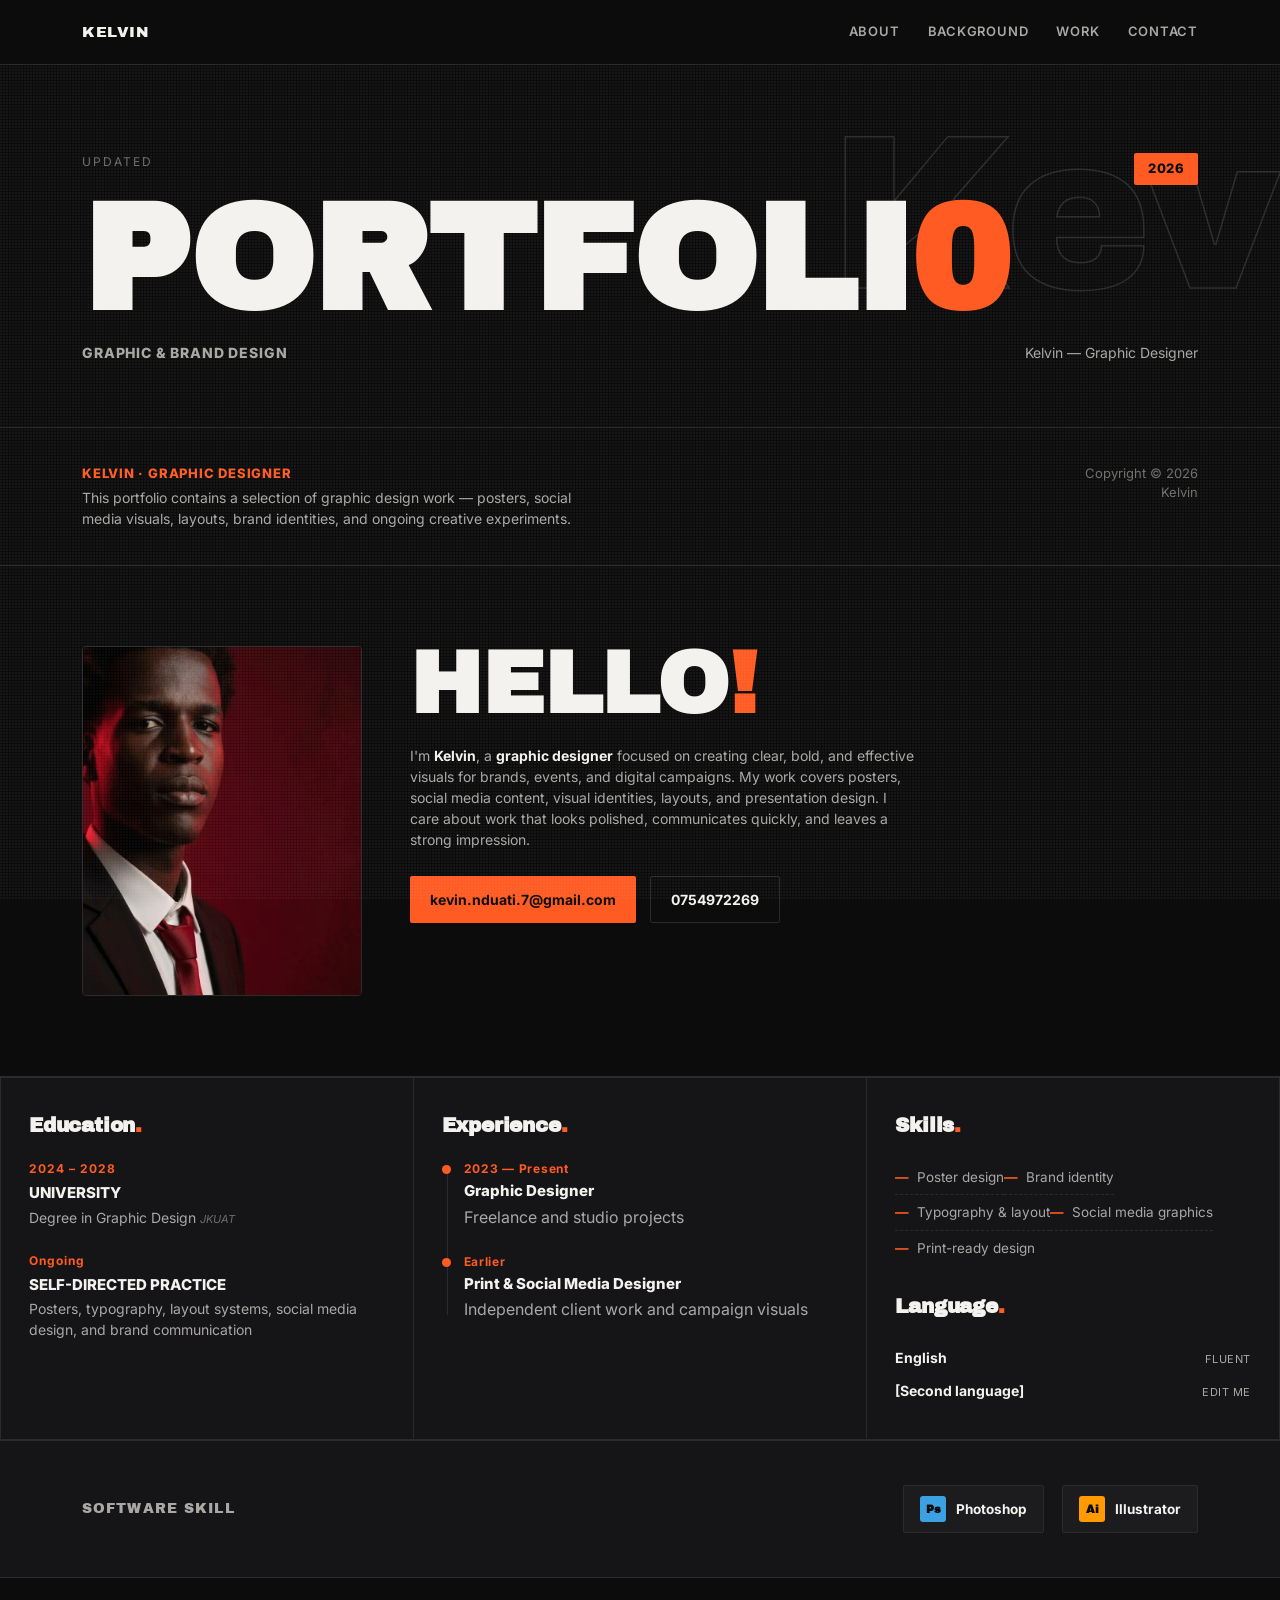
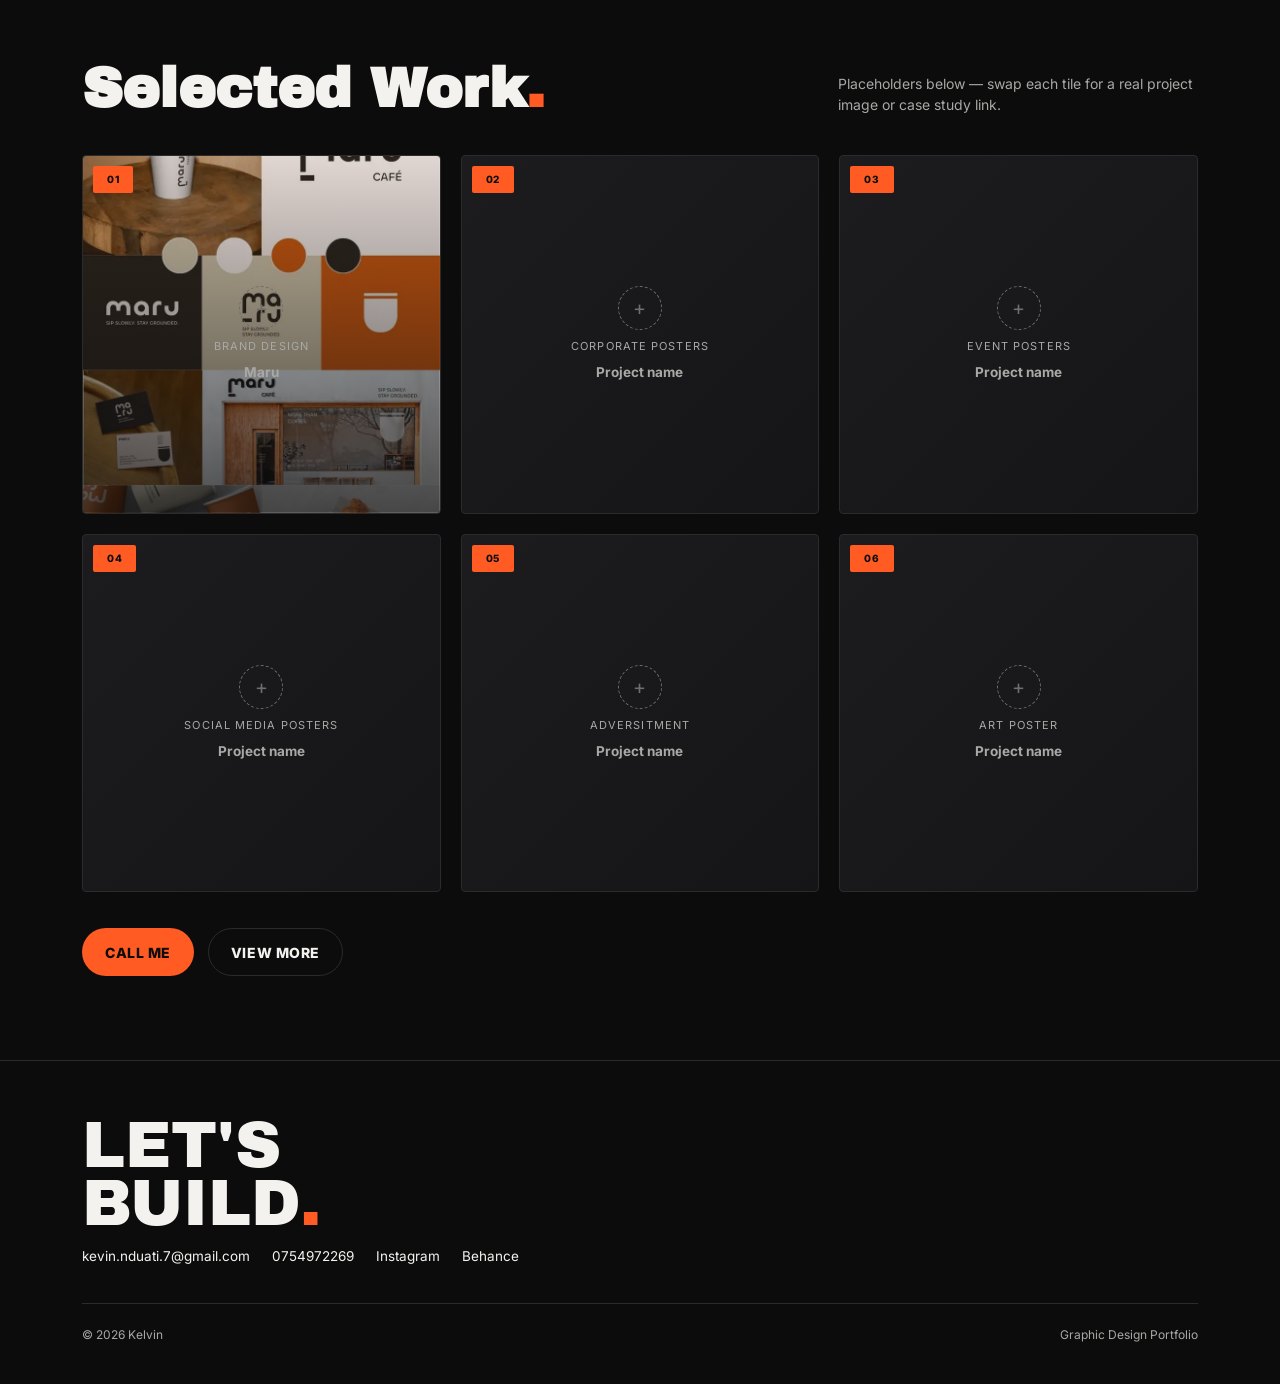
==== frontend/index.html @ 14094b28 "first commit" ====
<!DOCTYPE html>
<html lang="en">
<head>
    <meta charset="UTF-8">
    <meta name="viewport" content="width=device-width, initial-scale=1.0">
    <title>Kelvin — Portfolio</title>
    <link rel="preconnect" href="https://fonts.googleapis.com">
    <link rel="preconnect" href="https://fonts.gstatic.com" crossorigin>
    <link href="https://fonts.googleapis.com/css2?family=Archivo+Black&family=Inter:wght@400;500;600;700;800&display=swap" rel="stylesheet">
    <link rel="stylesheet" href="src/styles.css">
</head>
<body>

<div class="noise"></div>

<nav>
    <div class="wrap">
        <div class="brand-mark">KELVIN</div>
        <div class="nav-links">
            <a href="#hello">About</a>
            <a href="#info">Background</a>
            <a href="projects.html">Work</a>
            <a href="#contact">Contact</a>
        </div>
    </div>
</nav>

<header class="hero">
    <div class="wrap">
        <div class="hero-top">
            <span class="eyebrow">Updated</span>
            <span class="year-tag">2026</span>
        </div>
        <h1 class="hero-title">PORTFOLI<span class="num">0</span></h1>
        <div class="motif">Kev</div>
        <div class="hero-foot">
            <span class="role">Graphic &amp; Brand Design</span>
            <span class="byline">Kelvin — Graphic Designer</span>
        </div>
    </div>
</header>

<section class="intro-strip">
    <div class="wrap">
        <div class="col">
            <div class="name">Kelvin · Graphic Designer</div>
            <p>This portfolio contains a selection of graphic design work — posters, social media visuals, layouts, brand identities, and ongoing creative experiments.</p>
        </div>
        <div class="copyright">Copyright © 2026<br>Kelvin</div>
    </div>
</section>

<section class="hello" id="hello">
    <div class="wrap hello-grid">
        <img class="portrait" src="src/Gemini_Generated_Image_dl7c3adl7c3adl7c.webp" alt="Kelvin portrait">
        <div class="hello-copy">
            <h2>HELLO<span class="bang">!</span></h2>
            <p>
                I'm <strong>Kelvin</strong>, a <strong>graphic designer</strong> focused on creating clear, bold,
                and effective visuals for brands, events, and digital campaigns. My work covers posters,
                social media content, visual identities, layouts, and presentation design. I care about work
                that looks polished, communicates quickly, and leaves a strong impression.
            </p>
            <div class="contact-row">
                <a class="pill" href="mailto:kevin.nduati.7@gmail.com">kevin.nduati.7@gmail.com</a>
                <a class="pill ghost" href="tel:+254754972269">0754972269</a>
            </div>
        </div>
    </div>
</section>

<section id="info">
    <div class="info-grid">
        <div class="info-card">
            <h3>Education<span class="dot">.</span></h3>
            <div class="edu-year">2024 – 2028</div>
            <div class="edu-school">University</div>
            <div class="edu-course">Degree in Graphic Design <span class="edit-note">JKUAT</span></div>

            <div class="edu-year">Ongoing</div>
            <div class="edu-school">Self-directed Practice</div>
            <div class="edu-course">Posters, typography, layout systems, social media design, and brand communication</div>
        </div>

        <div class="info-card">
            <h3>Experience<span class="dot">.</span></h3>
            <div class="timeline">
                <div class="t-item">
                    <div class="t-year">2023 — Present</div>
                    <div class="t-role">Graphic Designer</div>
                    <div class="t-place">Freelance and studio projects</div>
                </div>
                <div class="t-item">
                    <div class="t-year">Earlier</div>
                    <div class="t-role">Print &amp; Social Media Designer</div>
                    <div class="t-place">Independent client work and campaign visuals</div>
                </div>
            </div>
        </div>

        <div class="info-card">
            <h3>Skills<span class="dot">.</span></h3>
            <ul class="skill-list">
                <li>Poster design</li>
                <li>Brand identity</li>
                <li>Typography &amp; layout</li>
                <li>Social media graphics</li>
                <li>Print-ready design</li>
            </ul>
            <h3 class="languages-title">Language<span class="dot">.</span></h3>
            <div class="lang-row">
                <span class="lang-name">English</span>
                <span class="lang-level">Fluent</span>
            </div>
            <div class="lang-row">
                <span class="lang-name">[Second language]</span>
                <span class="lang-level">Edit me</span>
            </div>
        </div>
    </div>
</section>

<section class="software">
    <div class="wrap">
        <div class="software-title">SOFTWARE&nbsp;SKILL</div>
        <div class="soft-icons">
            <div class="soft-icon"><em class="ic-ps">Ps</em> Photoshop</div>
            <div class="soft-icon"><em class="ic-ai">Ai</em> Illustrator</div>
        </div>
    </div>
</section>

<section class="work" id="work">
    <div class="wrap">
        <div class="section-head">
            <h2>Selected Work<span class="accent-dot">.</span></h2>
            <p>Placeholders below — swap each tile for a real project image or case study link.</p>
        </div>
        <div class="gallery">
            <a class="g-item g-item-image g-item-brand-maru" href="maru.html" aria-label="Open Maru brand case study">
                <span class="g-tag">01</span>
                <div class="g-label"><div class="g-plus">+</div><span class="g-cat">Brand Design</span><span class="g-title">Maru</span></div>
            </a>
            <div class="g-item"><span class="g-tag">02</span><div class="g-label"><div class="g-plus">+</div><span class="g-cat">Corporate posters</span><span class="g-title">Project name</span></div></div>
            <div class="g-item"><span class="g-tag">03</span><div class="g-label"><div class="g-plus">+</div><span class="g-cat">Event posters</span><span class="g-title">Project name</span></div></div>
            <div class="g-item"><span class="g-tag">04</span><div class="g-label"><div class="g-plus">+</div><span class="g-cat">Social Media posters</span><span class="g-title">Project name</span></div></div>
            <div class="g-item"><span class="g-tag">05</span><div class="g-label"><div class="g-plus">+</div><span class="g-cat">Adversitment</span><span class="g-title">Project name</span></div></div>
            <div class="g-item"><span class="g-tag">06</span><div class="g-label"><div class="g-plus">+</div><span class="g-cat">Art poster</span><span class="g-title">Project name</span></div></div>
        </div>
        <div class="work-cta-actions">
            <a class="cta-btn cta-btn-primary" href="tel:+254754972269">Call Me</a>
            <a class="cta-btn cta-btn-secondary" href="projects.html">View More</a>
        </div>
    </div>
</section>

<footer id="contact">
    <div class="wrap">
        <div class="foot-grid">
            <div>
                <div class="foot-title">LET'S<br>BUILD<span class="num">.</span></div>
                <div class="foot-links">
                    <a href="mailto:kevin.nduati.7@gmail.com">kevin.nduati.7@gmail.com</a>
                    <a href="tel:+254754972269">0754972269</a>
                    <a href="#">Instagram</a>
                    <a href="#">Behance</a>
                </div>
            </div>
        </div>
        <div class="foot-bottom">
            <span>© 2026 Kelvin</span>
            <span>Graphic Design Portfolio</span>
        </div>
    </div>
</footer>

</body>
</html>
---- frontend/src/styles.css ----
:root {
    --bg-void: #0c0c0d;
    --bg-panel: #151517;
    --bg-panel-2: #1c1c1f;
    --line: #2b2b2e;
    --ink: #f3f2ef;
    --ink-dim: #a9a8a5;
    --ink-faint: #6f6e6b;
    --accent: #ff5b23;
    --display: 'Archivo Black', Arial, sans-serif;
    --body: 'Inter', -apple-system, sans-serif;
}

* {
    margin: 0;
    padding: 0;
    box-sizing: border-box;
}

html {
    scroll-behavior: smooth;
}

body {
    background: var(--bg-void);
    color: var(--ink);
    font-family: var(--body);
    line-height: 1.5;
    overflow-x: hidden;
}

a {
    color: inherit;
    text-decoration: none;
}

::selection {
    background: var(--accent);
    color: #0c0c0d;
}

.wrap {
    max-width: 1180px;
    margin: 0 auto;
    padding: 0 32px;
}

@media (max-width: 700px) {
    .wrap {
        padding: 0 20px;
    }
}

.noise {
    position: fixed;
    inset: 0;
    pointer-events: none;
    z-index: 0;
    opacity: .045;
    background-image: radial-gradient(circle at 1px 1px, #fff 1px, transparent 0);
    background-size: 3px 3px;
}

nav {
    position: sticky;
    top: 0;
    z-index: 50;
    background: rgba(12, 12, 13, .85);
    backdrop-filter: blur(10px);
    border-bottom: 1px solid var(--line);
}

nav .wrap {
    display: flex;
    align-items: center;
    justify-content: space-between;
    height: 64px;
}

.brand-mark {
    font-family: var(--display);
    font-size: 15px;
    letter-spacing: .04em;
}

.brand-mark span {
    color: var(--accent);
}

.nav-links {
    display: flex;
    gap: 28px;
    font-size: 13px;
    font-weight: 600;
    letter-spacing: .06em;
    text-transform: uppercase;
    color: var(--ink-dim);
}

.nav-links a:hover,
.foot-links a:hover,
.work-cta strong,
.section-head h2 .accent-dot,
.hero-title .num,
.foot-title .num {
    color: var(--accent);
}

.dot {
    color: var(--accent);
}

@media (max-width: 640px) {
    .nav-links {
        display: none;
    }
}

.hero {
    position: relative;
    padding: 88px 0 64px;
    border-bottom: 1px solid var(--line);
}

.hero-top,
.hero-foot,
.intro-strip .wrap,
.foot-grid,
.foot-bottom,
.software .wrap,
.section-head {
    display: flex;
    justify-content: space-between;
    align-items: flex-start;
    gap: 24px;
    flex-wrap: wrap;
}

.eyebrow {
    font-size: 12px;
    letter-spacing: .16em;
    text-transform: uppercase;
    color: var(--ink-faint);
}

.year-tag,
.g-tag {
    background: var(--accent);
    color: #0c0c0d;
    font-weight: 800;
    font-size: 13px;
    padding: 6px 14px;
    border-radius: 2px;
    letter-spacing: .03em;
}

.hero-title,
.hello-copy h2,
.section-head h2,
.foot-title,
.foot-title .num,
.hero-title .num {
    font-family: var(--display);
}

.hero-title {
    font-size: clamp(64px, 13vw, 150px);
    line-height: .86;
    letter-spacing: -.01em;
    margin: 10px 0 18px;
    position: relative;
    display: inline-block;
}

.motif {
    position: absolute;
    right: 0;
    top: 40px;
    font-family: var(--display);
    font-size: clamp(90px, 18vw, 220px);
    color: transparent;
    -webkit-text-stroke: 1.5px var(--line);
    line-height: 1;
    z-index: -1;
    user-select: none;
}

@media (max-width: 700px) {
    .motif {
        display: none;
    }
}

.hero-foot .role,
.hero-foot .byline,
.intro-strip p,
.hello-copy p,
.section-head p,
.edu-course,
.t-place,
.skill-list li,
.lang-level,
.foot-bottom,
.work-cta,
.software-title,
.g-cat,
.g-title {
    color: var(--ink-dim);
}

.hero-foot .role {
    font-size: 14px;
    font-weight: 800;
    letter-spacing: .06em;
    text-transform: uppercase;
}

.hero-foot .byline,
.intro-strip p,
.hello-copy p {
    font-size: 14px;
}

.intro-strip {
    padding: 36px 0;
    border-bottom: 1px solid var(--line);
}

.intro-strip .col {
    max-width: 520px;
}

.intro-strip .name {
    color: var(--accent);
    font-weight: 800;
    font-size: 13px;
    letter-spacing: .06em;
    text-transform: uppercase;
    margin-bottom: 4px;
}

.intro-strip .copyright {
    color: var(--ink-faint);
    font-size: 13px;
    text-align: right;
}

.hello {
    padding: 80px 0;
    border-bottom: 1px solid var(--line);
}

.hello-grid {
    display: grid;
    grid-template-columns: 280px 1fr;
    gap: 48px;
    align-items: start;
}

@media (max-width: 800px) {
    .hello-grid {
        grid-template-columns: 1fr;
    }
}

.portrait {
    aspect-ratio: 4 / 5;
    border-radius: 4px;
    width: 100%;
    display: block;
    object-fit: cover;
    object-position: center;
    background: #101011;
    border: 1px solid var(--line);
}

.hello-copy h2 {
    font-size: clamp(48px, 8vw, 86px);
    line-height: .9;
    margin-bottom: 22px;
}

.hello-copy h2 .bang {
    color: var(--accent);
}

.hello-copy p {
    max-width: 56ch;
    margin-bottom: 26px;
}

.hello-copy p strong {
    color: var(--ink);
    font-weight: 700;
}

.contact-row,
.soft-icons,
.foot-links,
.gallery,
.skill-list {
    display: flex;
    flex-wrap: wrap;
}

.contact-row {
    gap: 14px;
}

.pill {
    display: inline-flex;
    align-items: center;
    gap: 8px;
    background: var(--accent);
    color: #0c0c0d;
    font-weight: 700;
    font-size: 14px;
    padding: 12px 20px;
    border-radius: 2px;
}

.pill.ghost {
    background: transparent;
    border: 1px solid var(--line);
    color: var(--ink);
}

.info-grid {
    display: grid;
    grid-template-columns: 1fr 1.1fr 1fr;
    gap: 1px;
    background: var(--line);
    border: 1px solid var(--line);
}

@media (max-width: 800px) {
    .info-grid {
        grid-template-columns: 1fr;
    }
}

.info-card {
    background: var(--bg-panel);
    padding: 32px 28px;
}

.info-card h3,
.languages-title {
    font-family: var(--display);
    font-size: 20px;
    margin-bottom: 20px;
    letter-spacing: -.01em;
}

.edu-year {
    color: var(--accent);
    font-size: 12px;
    font-weight: 700;
    letter-spacing: .08em;
    margin-bottom: 4px;
}

.edu-school {
    font-weight: 800;
    font-size: 15px;
    text-transform: uppercase;
    margin-bottom: 2px;
}

.edu-course {
    font-size: 14px;
    margin-bottom: 24px;
}

.edit-note {
    display: inline-block;
    margin-top: 2px;
    font-size: 11px;
    color: var(--ink-faint);
    font-style: italic;
}

.timeline {
    position: relative;
    padding-left: 22px;
}

.timeline::before {
    content: '';
    position: absolute;
    left: 5px;
    top: 6px;
    bottom: 6px;
    width: 1px;
    background: var(--line);
}

.t-item {
    position: relative;
    margin-bottom: 24px;
}

.t-item:last-child {
    margin-bottom: 0;
}

.t-item::before {
    content: '';
    position: absolute;
    left: -22px;
    top: 5px;
    width: 9px;
    height: 9px;
    border-radius: 50%;
    background: var(--accent);
}

.t-year {
    color: var(--accent);
    font-size: 12px;
    font-weight: 700;
    letter-spacing: .06em;
}

.t-role {
    font-weight: 800;
    font-size: 15px;
    margin: 2px 0;
    color: var(--ink);
}

.skill-list {
    list-style: none;
    margin-bottom: 26px;
    width: 100%;
}

.skill-list li {
    font-size: 13.5px;
    padding: 7px 0;
    border-bottom: 1px dashed var(--line);
    display: flex;
    align-items: center;
    gap: 8px;
}

.skill-list li:last-child {
    border-bottom: none;
}

.skill-list li::before {
    content: '—';
    color: var(--accent);
    font-weight: 700;
}

.lang-row {
    display: flex;
    justify-content: space-between;
    align-items: baseline;
    padding: 6px 0;
}

.lang-name {
    font-weight: 700;
    font-size: 14px;
    color: var(--ink);
}

.lang-level {
    font-size: 11px;
    letter-spacing: .05em;
    text-transform: uppercase;
}

.software {
    padding: 44px 0;
    border-top: 1px solid var(--line);
    border-bottom: 1px solid var(--line);
    background: var(--bg-panel);
}

.software .wrap {
    align-items: center;
    gap: 40px;
    justify-content: space-between;
}

.software-title {
    font-family: var(--display);
    font-size: 14px;
    letter-spacing: .08em;
    white-space: nowrap;
}

.soft-icons {
    gap: 18px;
}

.soft-icon {
    display: flex;
    align-items: center;
    gap: 10px;
    background: var(--bg-panel-2);
    border: 1px solid var(--line);
    border-radius: 2px;
    padding: 10px 16px;
    font-size: 13.5px;
    font-weight: 700;
}

.soft-icon em {
    font-style: normal;
    width: 26px;
    height: 26px;
    border-radius: 3px;
    display: flex;
    align-items: center;
    justify-content: center;
    font-family: var(--display);
    font-size: 11px;
    color: #0c0c0d;
    flex-shrink: 0;
}

.ic-ps { background: #3ba1e0; }
.ic-ai { background: #ff9a00; }
.ic-pr { background: #9a7bfa; }
.ic-ae { background: #b19cff; }
.ic-fg { background: #ff5b23; }
.ic-id { background: #ff4f7a; }

.work {
    padding: 84px 0;
}

.section-head {
    margin-bottom: 40px;
    align-items: flex-end;
}

.section-head h2 {
    font-size: clamp(36px, 6vw, 56px);
    line-height: .95;
}

.section-head p {
    font-size: 14px;
    max-width: 360px;
}

.gallery {
    display: grid;
    grid-template-columns: repeat(3, 1fr);
    gap: 20px;
}

@media (max-width: 900px) {
    .gallery {
        grid-template-columns: repeat(2, 1fr);
    }
}

@media (max-width: 560px) {
    .gallery {
        grid-template-columns: 1fr;
    }
}

.g-item {
    display: block;
    position: relative;
    aspect-ratio: 1 / 1;
    border-radius: 4px;
    overflow: hidden;
    border: 1px solid var(--line);
    background: linear-gradient(135deg, var(--bg-panel-2) 0%, var(--bg-panel) 100%);
    cursor: pointer;
    transition: transform .25s ease, border-color .25s ease;
}

.g-item-image {
    background: #0f0f10;
}

.g-item-brand-maru {
    background-image: linear-gradient(to top, rgba(12, 12, 13, .72), rgba(12, 12, 13, .1)), url('images/maru/brand1.webp');
    background-size: cover;
    background-position: center;
}

.g-item:hover {
    transform: translateY(-4px);
    border-color: var(--accent);
}

.g-item .g-label {
    position: absolute;
    inset: 0;
    display: flex;
    flex-direction: column;
    align-items: center;
    justify-content: center;
    gap: 8px;
    text-align: center;
    padding: 16px;
}

.g-plus {
    width: 44px;
    height: 44px;
    border-radius: 50%;
    border: 1px dashed var(--ink-faint);
    display: flex;
    align-items: center;
    justify-content: center;
    font-size: 20px;
    color: var(--ink-faint);
    transition: .25s;
}

.g-item:hover .g-plus {
    border-color: var(--accent);
    color: var(--accent);
    transform: rotate(90deg);
}

.g-cat {
    font-size: 11px;
    letter-spacing: .1em;
    text-transform: uppercase;
}

.g-title {
    font-weight: 700;
    font-size: 13.5px;
}

.g-tag {
    position: absolute;
    top: 10px;
    left: 10px;
    font-size: 10px;
    letter-spacing: .06em;
}

.work-cta {
    margin-top: 36px;
    padding: 22px 26px;
    border: 1px dashed var(--line);
    border-radius: 4px;
    font-size: 13.5px;
}

.work-cta-actions {
    margin-top: 36px;
    display: flex;
    gap: 14px;
    flex-wrap: wrap;
}

.cta-btn {
    display: inline-flex;
    align-items: center;
    justify-content: center;
    min-height: 48px;
    padding: 0 22px;
    border-radius: 999px;
    border: 1px solid transparent;
    font-size: 14px;
    font-weight: 800;
    letter-spacing: .04em;
    text-transform: uppercase;
    transition: transform .2s ease, border-color .2s ease, background-color .2s ease, color .2s ease;
}

.cta-btn:hover {
    transform: translateY(-2px);
}

.cta-btn-primary {
    background: var(--accent);
    color: #0c0c0d;
}

.cta-btn-primary:hover {
    background: #ff6a37;
}

.cta-btn-secondary {
    background: transparent;
    color: var(--ink);
    border-color: var(--line);
}

.cta-btn-secondary:hover {
    border-color: var(--accent);
    color: var(--accent);
}

footer {
    border-top: 1px solid var(--line);
    padding: 56px 0 40px;
}

.foot-grid {
    align-items: flex-end;
}

.foot-title {
    font-size: clamp(32px, 7vw, 64px);
    line-height: .9;
    margin-bottom: 14px;
}

.foot-links {
    gap: 22px;
    font-size: 13.5px;
}

.foot-bottom {
    margin-top: 36px;
    padding-top: 22px;
    border-top: 1px solid var(--line);
    font-size: 12px;
}

.projects-page {
    background: var(--bg-void);
}

.projects-hero {
    padding: 72px 0 28px;
    border-bottom: 1px solid var(--line);
}

.projects-hero-grid {
    align-items: end;
}

.projects-title {
    font-family: var(--display);
    font-size: clamp(56px, 10vw, 120px);
    line-height: .9;
    letter-spacing: -.02em;
    margin-top: 12px;
}

.projects-lead {
    max-width: 420px;
    color: var(--ink-dim);
    font-size: 15px;
}

.projects-main {
    padding: 32px 0 84px;
}

.event-showcase {
    display: none;
    margin-bottom: 28px;
}

.event-showcase.is-active {
    display: block;
}

.event-head {
    display: flex;
    justify-content: space-between;
    align-items: end;
    gap: 24px;
    flex-wrap: wrap;
    margin-bottom: 18px;
}

.event-head h2 {
    font-family: var(--display);
    font-size: clamp(32px, 5vw, 56px);
    line-height: .95;
    margin-top: 10px;
}

.event-head p {
    max-width: 420px;
    color: var(--ink-dim);
    font-size: 14px;
}

.event-slider {
    overflow: hidden;
    border: 1px solid var(--line);
    border-radius: 8px;
    background: var(--bg-panel);
}

.event-track {
    display: flex;
    width: max-content;
    gap: 16px;
    padding: 16px;
    animation: event-drift 36s linear infinite;
    will-change: transform;
}

@keyframes event-drift {
    from { transform: translateX(-50%); }
    to { transform: translateX(0); }
}

.event-slide {
    position: relative;
    flex: 0 0 clamp(240px, 32vw, 420px);
    aspect-ratio: 4 / 5;
    overflow: hidden;
    border-radius: 8px;
    border: 1px solid var(--line);
    background: #101012;
}

.event-slide img {
    width: 100%;
    height: 100%;
    display: block;
    object-fit: cover;
}

.event-copy {
    position: absolute;
    inset: auto 0 0 0;
    padding: 18px 18px 20px;
    background: linear-gradient(to top, rgba(12, 12, 13, .88), transparent);
    color: var(--ink);
}

.event-copy span {
    display: inline-block;
    margin-bottom: 6px;
    color: var(--accent);
    font-size: 11px;
    font-weight: 800;
    letter-spacing: .12em;
}

.event-copy strong {
    display: block;
    font-family: var(--display);
    font-size: 20px;
    line-height: .95;
    max-width: 18ch;
}

.filter-bar {
    display: flex;
    flex-wrap: wrap;
    gap: 12px;
    margin-bottom: 28px;
}

.filter-btn {
    border: 1px solid var(--line);
    background: transparent;
    color: var(--ink-dim);
    border-radius: 999px;
    padding: 11px 16px;
    font: inherit;
    font-size: 13px;
    font-weight: 700;
    cursor: pointer;
    transition: border-color .2s ease, color .2s ease, background-color .2s ease, transform .2s ease;
}

.filter-btn:hover {
    transform: translateY(-1px);
    color: var(--ink);
    border-color: var(--accent);
}

.filter-btn.is-active {
    background: var(--accent);
    color: #0c0c0d;
    border-color: var(--accent);
}

.projects-grid {
    display: grid;
    grid-template-columns: repeat(3, minmax(0, 1fr));
    gap: 22px;
}

.projects-grid.is-hidden {
    display: none;
}

@media (max-width: 980px) {
    .projects-grid {
        grid-template-columns: repeat(2, minmax(0, 1fr));
    }
}

@media (max-width: 640px) {
    .projects-grid {
        grid-template-columns: 1fr;
    }
}

.project-card {
    position: relative;
    border: 1px solid var(--line);
    border-radius: 6px;
    overflow: hidden;
    background: var(--bg-panel);
    transition: transform .25s ease, border-color .25s ease, opacity .25s ease;
}

.project-card:hover {
    transform: translateY(-4px);
    border-color: var(--accent);
}

.project-link {
    display: block;
    color: inherit;
    text-decoration: none;
}

.project-card.is-hidden {
    display: none;
}

.project-badge {
    position: absolute;
    margin: 14px;
    z-index: 2;
    background: var(--accent);
    color: #0c0c0d;
    font-size: 11px;
    font-weight: 800;
    letter-spacing: .08em;
    text-transform: uppercase;
    padding: 6px 10px;
    border-radius: 4px;
}

.project-preview {
    aspect-ratio: 4 / 3;
    background: linear-gradient(135deg, var(--bg-panel-2), #0f0f10);
}

.project-preview-brand {
    background: linear-gradient(135deg, #1f2023, #0f1011), radial-gradient(circle at 20% 20%, rgba(255, 91, 35, .45), transparent 35%);
}


.project-copy {
    padding: 18px 18px 22px;
}

.project-copy h2 {
    font-family: var(--display);
    font-size: 20px;
    line-height: 1;
    margin-bottom: 10px;
}

.project-copy p {
    color: var(--ink-dim);
    font-size: 14px;
}

.case-study-page {
    background: var(--bg-void);
}

.case-hero {
    padding: 72px 0 28px;
    border-bottom: 1px solid var(--line);
}

.case-hero-grid {
    display: flex;
    justify-content: space-between;
    align-items: end;
    gap: 24px;
    flex-wrap: wrap;
}

.case-title {
    font-family: var(--display);
    font-size: clamp(64px, 12vw, 130px);
    line-height: .9;
    margin-top: 10px;
}

.case-lead {
    max-width: 420px;
    color: var(--ink-dim);
    font-size: 15px;
}

.case-main {
    padding: 34px 0 84px;
}

.case-section {
    padding: 32px 0;
}

.case-overview {
    display: grid;
    grid-template-columns: 1.3fr .9fr;
    gap: 32px;
    align-items: start;
}

@media (max-width: 900px) {
    .case-overview {
        grid-template-columns: 1fr;
    }
}

.case-copy h2,
.case-block h3 {
    font-family: var(--display);
    line-height: .98;
}

.case-copy h2 {
    font-size: clamp(30px, 4vw, 52px);
    margin: 12px 0 16px;
}

.case-copy p,
.case-block p {
    color: var(--ink-dim);
    font-size: 15px;
    max-width: 60ch;
}

.case-label {
    color: var(--accent);
    font-size: 12px;
    text-transform: uppercase;
    letter-spacing: .08em;
    font-weight: 800;
}

.case-stats {
    display: grid;
    gap: 14px;
}

.case-stats div,
.case-block {
    border: 1px solid var(--line);
    background: var(--bg-panel);
    border-radius: 6px;
    padding: 20px;
}

.case-stats span {
    display: block;
    color: var(--ink-faint);
    font-size: 12px;
    text-transform: uppercase;
    letter-spacing: .08em;
    margin-bottom: 6px;
}

.case-stats strong {
    color: var(--ink);
    font-size: 15px;
}

.case-image-grid .section-head {
    margin-bottom: 24px;
}

.case-gallery {
    display: grid;
    grid-template-columns: repeat(2, minmax(0, 1fr));
    gap: 18px;
}

@media (max-width: 720px) {
    .case-gallery {
        grid-template-columns: 1fr;
    }
}

.case-figure {
    border: 1px solid var(--line);
    border-radius: 6px;
    overflow: hidden;
    background: var(--bg-panel);
}

.case-figure-large {
    grid-column: 1 / -1;
}

.case-figure img {
    width: 100%;
    height: 100%;
    display: block;
    object-fit: cover;
}

.case-three-col {
    display: grid;
    grid-template-columns: repeat(3, minmax(0, 1fr));
    gap: 18px;
}

@media (max-width: 900px) {
    .case-three-col {
        grid-template-columns: 1fr;
    }
}

.project-preview-brand-maru {
    background-image: linear-gradient(to top, rgba(12, 12, 13, .72), rgba(12, 12, 13, .12)), url('images/maru/brand1.webp');
    background-size: cover;
    background-position: center;
}
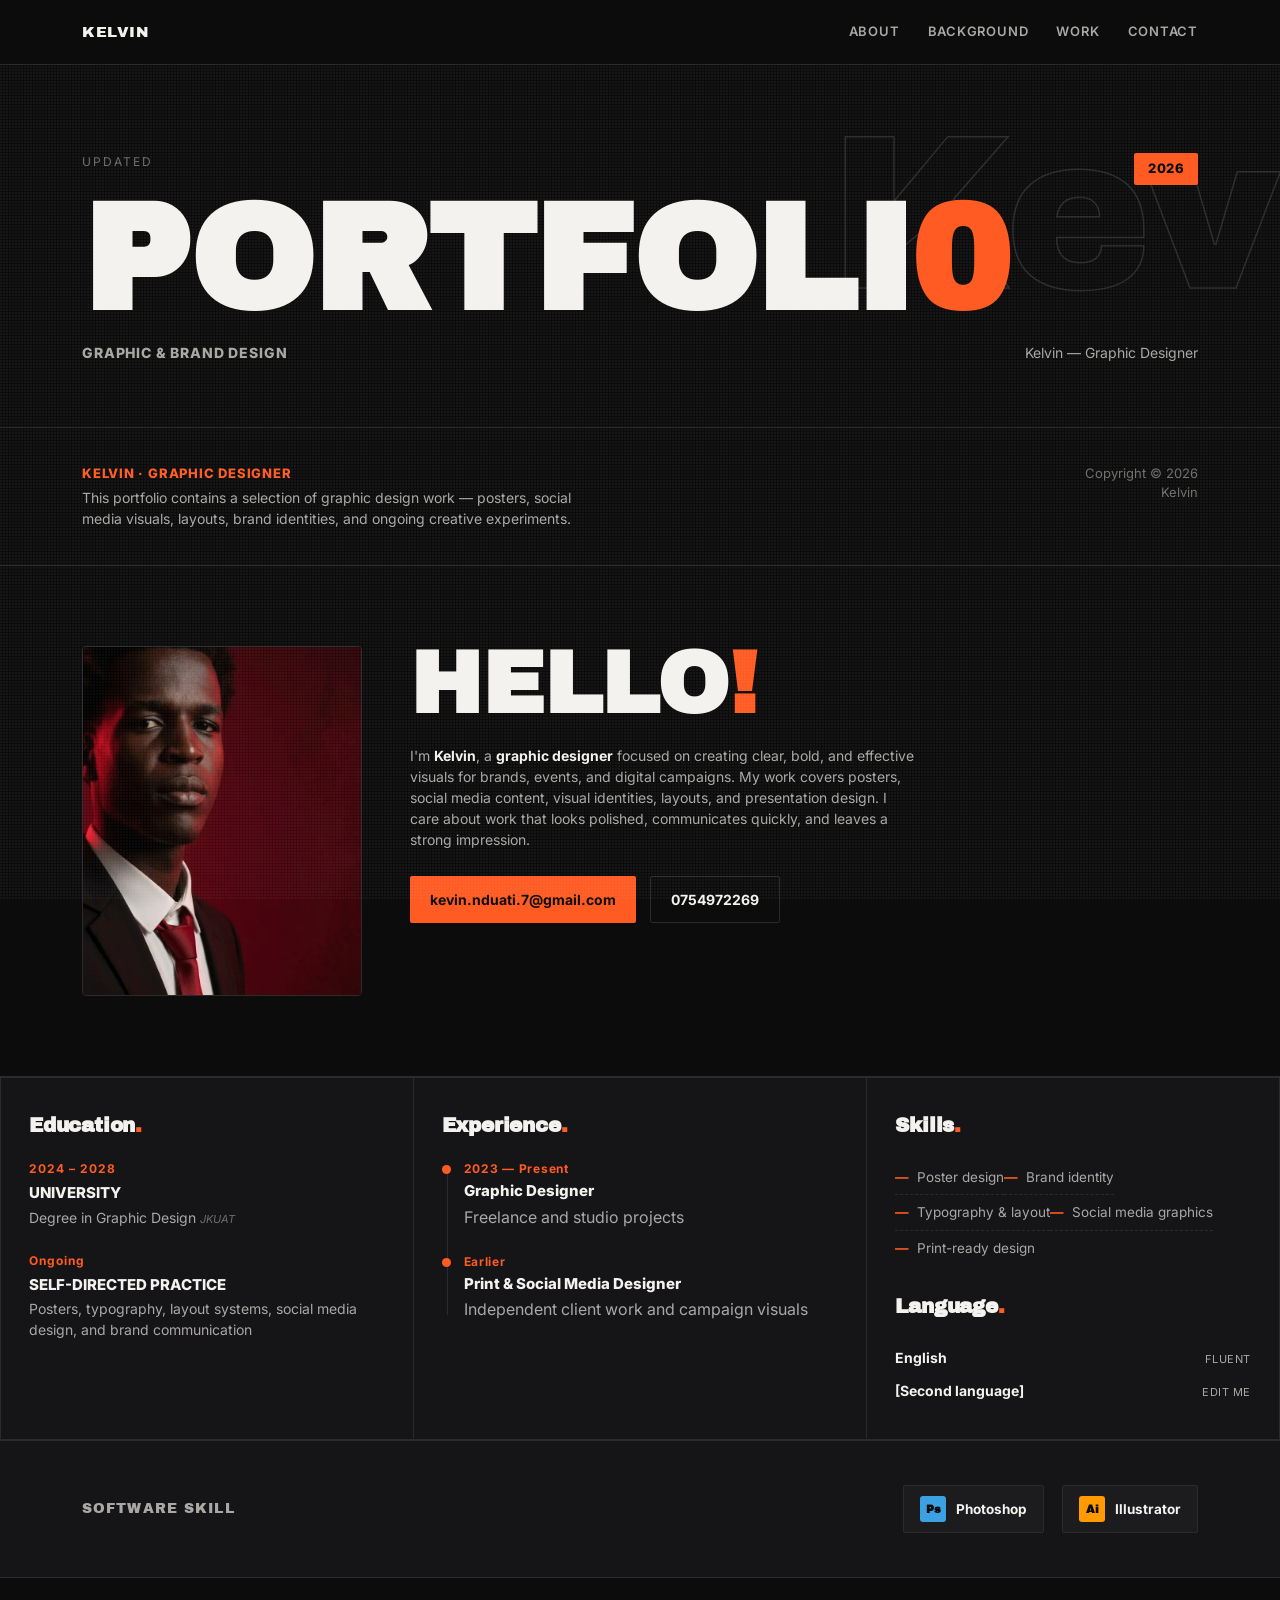
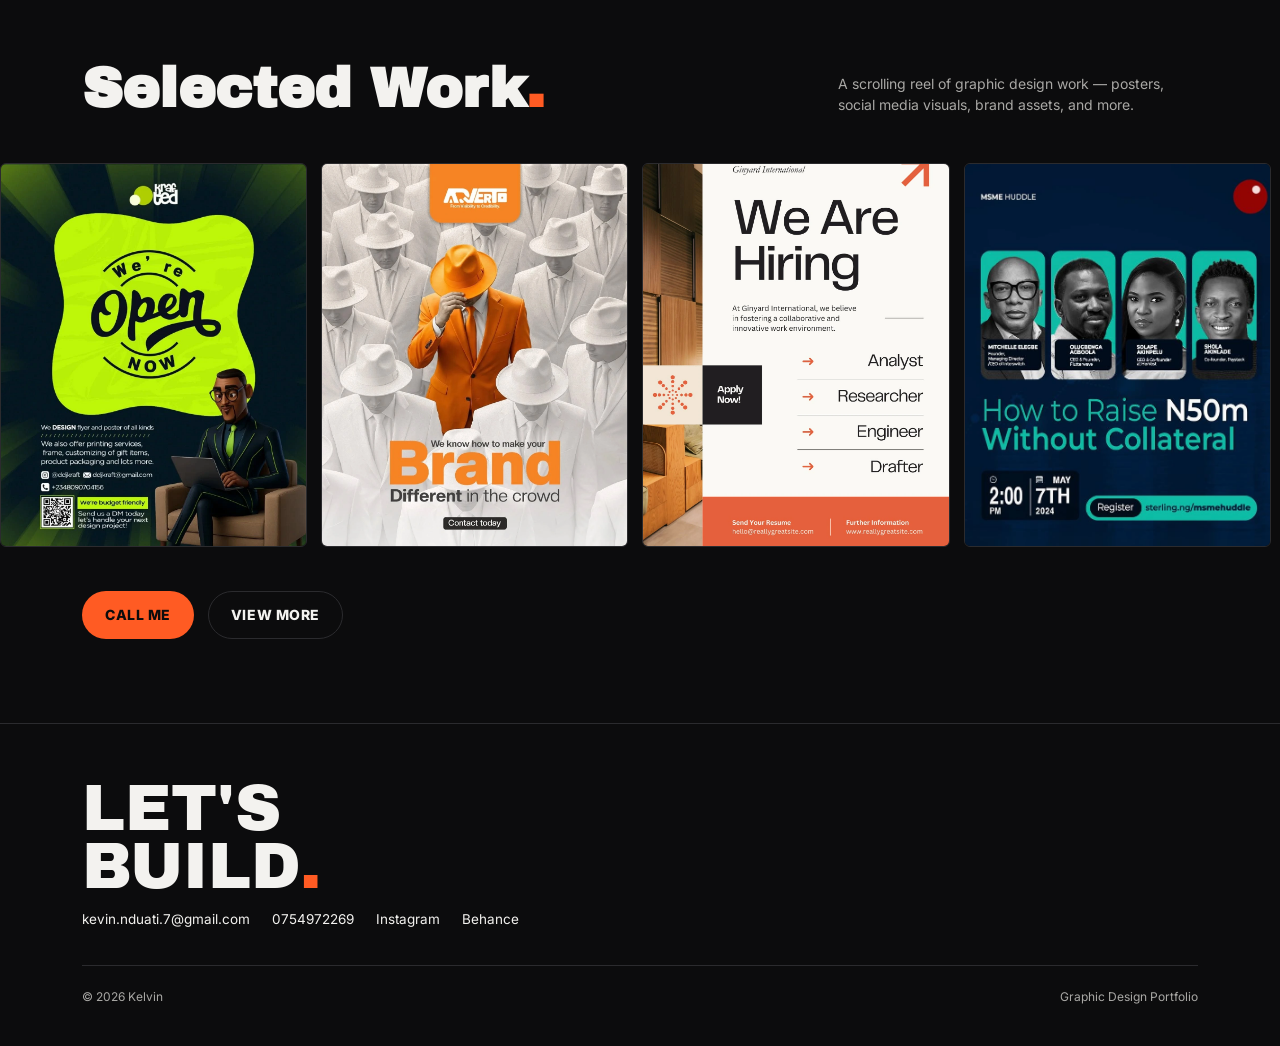
==== commit 4cdfe3f6: "changes" ====
--- a/frontend/index.html
+++ b/frontend/index.html
@@ -16,6 +16,9 @@
 <nav>
     <div class="wrap">
         <div class="brand-mark">KELVIN</div>
+        <button class="nav-toggle" type="button" aria-label="Toggle menu">
+            <span></span><span></span><span></span>
+        </button>
         <div class="nav-links">
             <a href="#hello">About</a>
             <a href="#info">Background</a>
@@ -134,19 +137,57 @@
     <div class="wrap">
         <div class="section-head">
             <h2>Selected Work<span class="accent-dot">.</span></h2>
-            <p>Placeholders below — swap each tile for a real project image or case study link.</p>
-        </div>
-        <div class="gallery">
-            <a class="g-item g-item-image g-item-brand-maru" href="maru.html" aria-label="Open Maru brand case study">
-                <span class="g-tag">01</span>
-                <div class="g-label"><div class="g-plus">+</div><span class="g-cat">Brand Design</span><span class="g-title">Maru</span></div>
-            </a>
-            <div class="g-item"><span class="g-tag">02</span><div class="g-label"><div class="g-plus">+</div><span class="g-cat">Corporate posters</span><span class="g-title">Project name</span></div></div>
-            <div class="g-item"><span class="g-tag">03</span><div class="g-label"><div class="g-plus">+</div><span class="g-cat">Event posters</span><span class="g-title">Project name</span></div></div>
-            <div class="g-item"><span class="g-tag">04</span><div class="g-label"><div class="g-plus">+</div><span class="g-cat">Social Media posters</span><span class="g-title">Project name</span></div></div>
-            <div class="g-item"><span class="g-tag">05</span><div class="g-label"><div class="g-plus">+</div><span class="g-cat">Adversitment</span><span class="g-title">Project name</span></div></div>
-            <div class="g-item"><span class="g-tag">06</span><div class="g-label"><div class="g-plus">+</div><span class="g-cat">Art poster</span><span class="g-title">Project name</span></div></div>
-        </div>
+            <p>A scrolling reel of graphic design work — posters, social media visuals, brand assets, and more.</p>
+        </div>
+    </div>
+    <div class="work-reel">
+        <div class="work-reel-track">
+            <div class="work-reel-slide"><img src="src/images/corporate/1.webp" alt="Design work"></div>
+            <div class="work-reel-slide"><img src="src/images/corporate/2.webp" alt="Design work"></div>
+            <div class="work-reel-slide"><img src="src/images/corporate/3.webp" alt="Design work"></div>
+            <div class="work-reel-slide"><img src="src/images/corporate/4.webp" alt="Design work"></div>
+            <div class="work-reel-slide"><img src="src/images/corporate/5.webp" alt="Design work"></div>
+            <div class="work-reel-slide"><img src="src/images/corporate/6.webp" alt="Design work"></div>
+            <div class="work-reel-slide"><img src="src/images/corporate/ee1.jpg" alt="Design work"></div>
+            <div class="work-reel-slide"><img src="src/images/corporate/ee2.jpg" alt="Design work"></div>
+            <div class="work-reel-slide"><img src="src/images/corporate/ee4.jpg" alt="Design work"></div>
+            <div class="work-reel-slide"><img src="src/images/corporate/ee6.jpg" alt="Design work"></div>
+            <div class="work-reel-slide"><img src="src/images/corporate/ee7.jpg" alt="Design work"></div>
+            <div class="work-reel-slide"><img src="src/images/corporate/iuu.jpg" alt="Design work"></div>
+            <div class="work-reel-slide"><img src="src/images/corporate/tt6.jpg" alt="Design work"></div>
+            <div class="work-reel-slide"><img src="src/images/corporate/ww.jpg" alt="Design work"></div>
+            <div class="work-reel-slide"><img src="src/images/corporate/ww3.jpg" alt="Design work"></div>
+            <div class="work-reel-slide"><img src="src/images/corporate/ww4.jpg" alt="Design work"></div>
+            <div class="work-reel-slide"><img src="src/images/corporate/yy7.jpg" alt="Design work"></div>
+            <div class="work-reel-slide"><img src="src/images/corporate/yy8.jpg" alt="Design work"></div>
+            <div class="work-reel-slide"><img src="src/images/corporate/_ (1).webp" alt="Design work"></div>
+            <div class="work-reel-slide"><img src="src/images/corporate/Monday Motivation Business Post Design _ Social Media _ Weekly Motivation Graphic.webp" alt="Design work"></div>
+            <div class="work-reel-slide"><img src="src/images/corporate/Some social media creatives for @petrahouseandover __#churchcreatives #creativedesigns #banner #marketingcompaign #marketing #graphicdesign #design #flyer #posterdesign.jpeg" alt="Design work"></div>
+            <!-- Duplicate set for seamless loop -->
+            <div class="work-reel-slide" aria-hidden="true"><img src="src/images/corporate/1.webp" alt=""></div>
+            <div class="work-reel-slide" aria-hidden="true"><img src="src/images/corporate/2.webp" alt=""></div>
+            <div class="work-reel-slide" aria-hidden="true"><img src="src/images/corporate/3.webp" alt=""></div>
+            <div class="work-reel-slide" aria-hidden="true"><img src="src/images/corporate/4.webp" alt=""></div>
+            <div class="work-reel-slide" aria-hidden="true"><img src="src/images/corporate/5.webp" alt=""></div>
+            <div class="work-reel-slide" aria-hidden="true"><img src="src/images/corporate/6.webp" alt=""></div>
+            <div class="work-reel-slide" aria-hidden="true"><img src="src/images/corporate/ee1.jpg" alt=""></div>
+            <div class="work-reel-slide" aria-hidden="true"><img src="src/images/corporate/ee2.jpg" alt=""></div>
+            <div class="work-reel-slide" aria-hidden="true"><img src="src/images/corporate/ee4.jpg" alt=""></div>
+            <div class="work-reel-slide" aria-hidden="true"><img src="src/images/corporate/ee6.jpg" alt=""></div>
+            <div class="work-reel-slide" aria-hidden="true"><img src="src/images/corporate/ee7.jpg" alt=""></div>
+            <div class="work-reel-slide" aria-hidden="true"><img src="src/images/corporate/iuu.jpg" alt=""></div>
+            <div class="work-reel-slide" aria-hidden="true"><img src="src/images/corporate/tt6.jpg" alt=""></div>
+            <div class="work-reel-slide" aria-hidden="true"><img src="src/images/corporate/ww.jpg" alt=""></div>
+            <div class="work-reel-slide" aria-hidden="true"><img src="src/images/corporate/ww3.jpg" alt=""></div>
+            <div class="work-reel-slide" aria-hidden="true"><img src="src/images/corporate/ww4.jpg" alt=""></div>
+            <div class="work-reel-slide" aria-hidden="true"><img src="src/images/corporate/yy7.jpg" alt=""></div>
+            <div class="work-reel-slide" aria-hidden="true"><img src="src/images/corporate/yy8.jpg" alt=""></div>
+            <div class="work-reel-slide" aria-hidden="true"><img src="src/images/corporate/_ (1).webp" alt=""></div>
+            <div class="work-reel-slide" aria-hidden="true"><img src="src/images/corporate/Monday Motivation Business Post Design _ Social Media _ Weekly Motivation Graphic.webp" alt=""></div>
+            <div class="work-reel-slide" aria-hidden="true"><img src="src/images/corporate/Some social media creatives for @petrahouseandover __#churchcreatives #creativedesigns #banner #marketingcompaign #marketing #graphicdesign #design #flyer #posterdesign.jpeg" alt=""></div>
+        </div>
+    </div>
+    <div class="wrap">
         <div class="work-cta-actions">
             <a class="cta-btn cta-btn-primary" href="tel:+254754972269">Call Me</a>
             <a class="cta-btn cta-btn-secondary" href="projects.html">View More</a>
@@ -174,5 +215,33 @@
     </div>
 </footer>
 
+<script>
+    document.addEventListener('DOMContentLoaded', () => {
+        const toggle = document.querySelector('.nav-toggle');
+        const links = document.querySelector('.nav-links');
+        
+        if (toggle && links) {
+            toggle.addEventListener('click', (e) => {
+                e.stopPropagation();
+                toggle.classList.toggle('is-active');
+                links.classList.toggle('is-active');
+            });
+            
+            document.addEventListener('click', (e) => {
+                if (!toggle.contains(e.target) && !links.contains(e.target)) {
+                    toggle.classList.remove('is-active');
+                    links.classList.remove('is-active');
+                }
+            });
+            
+            links.querySelectorAll('a').forEach(link => {
+                link.addEventListener('click', () => {
+                    toggle.classList.remove('is-active');
+                    links.classList.remove('is-active');
+                });
+            });
+        }
+    });
+</script>
 </body>
 </html>
--- a/frontend/src/styles.css
+++ b/frontend/src/styles.css
@@ -110,9 +110,61 @@
     color: var(--accent);
 }
 
+.nav-toggle {
+    display: none;
+    background: none;
+    border: none;
+    cursor: pointer;
+    padding: 8px;
+    flex-direction: column;
+    gap: 5px;
+    z-index: 100;
+}
+
+.nav-toggle span {
+    display: block;
+    width: 20px;
+    height: 2px;
+    background: var(--ink);
+    transition: all 0.3s ease;
+}
+
 @media (max-width: 640px) {
+    .nav-toggle {
+        display: flex;
+    }
+    
     .nav-links {
         display: none;
+        position: absolute;
+        top: 64px;
+        left: 0;
+        right: 0;
+        background: rgba(12, 12, 13, 0.96);
+        backdrop-filter: blur(12px);
+        flex-direction: column;
+        align-items: center;
+        padding: 30px 20px;
+        gap: 24px;
+        border-bottom: 1px solid var(--line);
+        box-shadow: 0 10px 35px rgba(0, 0, 0, 0.6);
+        z-index: 99;
+    }
+    
+    .nav-links.is-active {
+        display: flex;
+    }
+    
+    .nav-toggle.is-active span:nth-child(1) {
+        transform: translateY(7px) rotate(45deg);
+    }
+    
+    .nav-toggle.is-active span:nth-child(2) {
+        opacity: 0;
+    }
+    
+    .nav-toggle.is-active span:nth-child(3) {
+        transform: translateY(-7px) rotate(-45deg);
     }
 }
 
@@ -794,6 +846,33 @@
     background: var(--bg-panel);
 }
 
+.event-slider-row {
+    border-radius: 0;
+    border: none;
+    border-bottom: 1px solid var(--line);
+    background: transparent;
+}
+
+.event-slider-row:first-of-type {
+    border-radius: 8px 8px 0 0;
+    border: 1px solid var(--line);
+    border-bottom: 1px solid var(--line);
+    background: var(--bg-panel);
+}
+
+.event-slider-row:last-of-type {
+    border-radius: 0 0 8px 8px;
+    border: 1px solid var(--line);
+    border-top: none;
+    background: var(--bg-panel);
+}
+
+.event-slider-row:nth-child(3) {
+    border-left: 1px solid var(--line);
+    border-right: 1px solid var(--line);
+    background: var(--bg-panel);
+}
+
 .event-track {
     display: flex;
     width: max-content;
@@ -803,14 +882,32 @@
     will-change: transform;
 }
 
+.event-track-ltr {
+    animation: event-drift-ltr 40s linear infinite;
+}
+
+.event-track-rtl {
+    animation: event-drift-rtl 44s linear infinite;
+}
+
 @keyframes event-drift {
     from { transform: translateX(-50%); }
     to { transform: translateX(0); }
 }
 
+@keyframes event-drift-ltr {
+    from { transform: translateX(0); }
+    to { transform: translateX(-50%); }
+}
+
+@keyframes event-drift-rtl {
+    from { transform: translateX(-50%); }
+    to { transform: translateX(0); }
+}
+
 .event-slide {
     position: relative;
-    flex: 0 0 clamp(240px, 32vw, 420px);
+    flex: 0 0 clamp(180px, 22vw, 300px);
     aspect-ratio: 4 / 5;
     overflow: hidden;
     border-radius: 8px;
@@ -848,6 +945,53 @@
     font-size: 20px;
     line-height: .95;
     max-width: 18ch;
+}
+
+/* ── Home page work reel (single-line) ── */
+
+.work-reel {
+    overflow: hidden;
+    width: 100%;
+    padding: 8px 0;
+}
+
+.work-reel-track {
+    display: flex;
+    width: max-content;
+    gap: 14px;
+    animation: work-reel-drift 60s linear infinite;
+    will-change: transform;
+}
+
+.work-reel-track:hover {
+    animation-play-state: paused;
+}
+
+@keyframes work-reel-drift {
+    from { transform: translateX(0); }
+    to { transform: translateX(-50%); }
+}
+
+.work-reel-slide {
+    flex: 0 0 clamp(200px, 24vw, 340px);
+    aspect-ratio: 4 / 5;
+    overflow: hidden;
+    border-radius: 6px;
+    border: 1px solid var(--line);
+    background: #101012;
+    transition: transform .3s ease, border-color .3s ease;
+}
+
+.work-reel-slide:hover {
+    transform: translateY(-4px);
+    border-color: var(--accent);
+}
+
+.work-reel-slide img {
+    width: 100%;
+    height: 100%;
+    display: block;
+    object-fit: cover;
 }
 
 .filter-bar {
@@ -1124,3 +1268,57 @@
     background-position: center;
 }
 
+.project-preview-brand-moconi {
+    background-image: linear-gradient(to top, rgba(12, 12, 13, .72), rgba(12, 12, 13, .12)), url('images/moconi/brand2.0.webp');
+    background-size: cover;
+    background-position: center;
+}
+
+.project-preview-home {
+    background: linear-gradient(135deg, #1c1c1f 0%, var(--accent) 150%);
+    position: relative;
+    overflow: hidden;
+    display: flex;
+    align-items: center;
+    justify-content: center;
+}
+
+.project-preview-home::after {
+    content: "HOME";
+    position: absolute;
+    font-family: var(--display);
+    font-size: clamp(24px, 4vw, 36px);
+    color: var(--ink);
+    opacity: 0.12;
+    letter-spacing: 0.15em;
+    transform: rotate(-12deg);
+    font-weight: 800;
+}
+
+@media (max-width: 480px) {
+    .hero-title {
+        font-size: clamp(40px, 12vw, 60px);
+        letter-spacing: -0.02em;
+    }
+    
+    .projects-title {
+        font-size: clamp(36px, 10vw, 50px);
+    }
+    
+    .case-title {
+        font-size: clamp(36px, 10vw, 50px);
+    }
+    
+    .hello-copy h2 {
+        font-size: clamp(32px, 8vw, 44px);
+    }
+    
+    .foot-title {
+        font-size: clamp(30px, 8vw, 40px);
+    }
+    
+    .section-head h2 {
+        font-size: clamp(28px, 6vw, 36px);
+    }
+}
+
